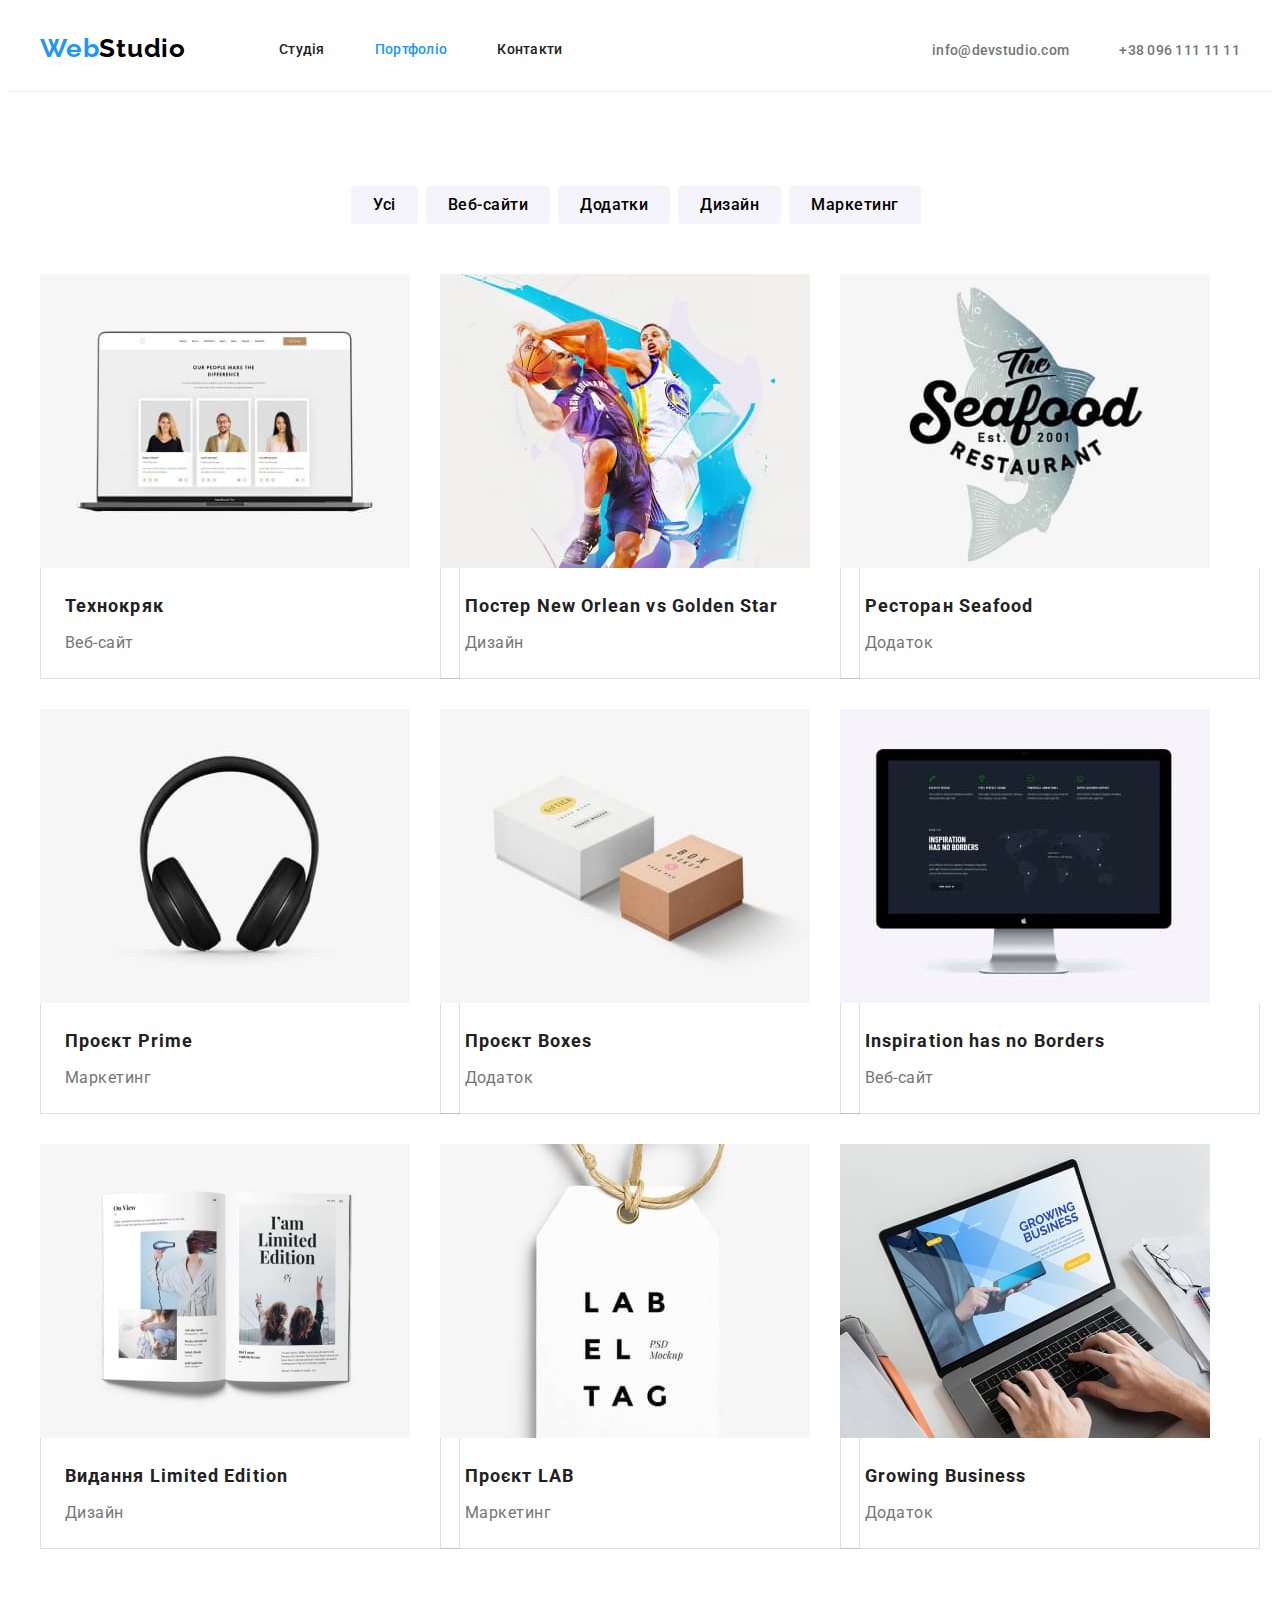
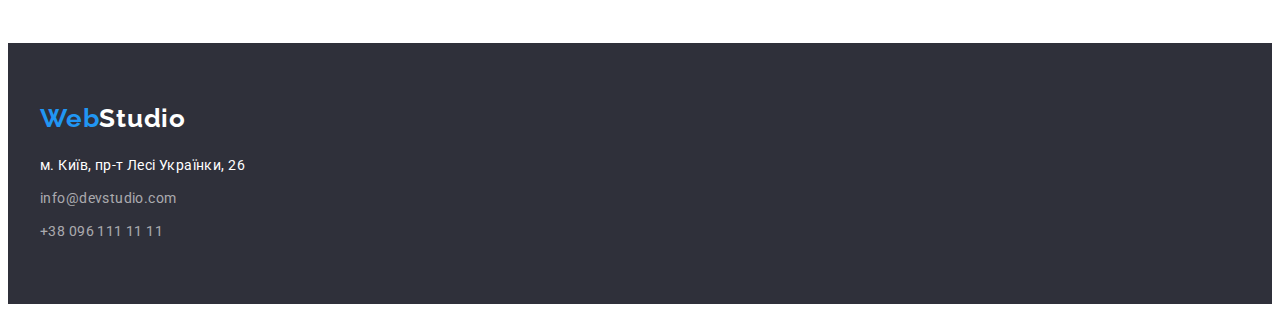
==== portfolio.html @ 30107915 "Initial commit" ====
<!DOCTYPE html>
<html lang="uk">
<head>
    <meta charset="UTF-8">
    <meta http-equiv="X-UA-Compatible" content="IE=edge">
    <meta name="viewport" content="width=device-width, initial-scale=1.0">
    <title>Портфоліо</title>
    <link rel="stylesheet" href="https://cdnjs.cloudflare.com/ajax/libs/modern-normalize/1.1.0/modern-normalize.min.css" integrity="sha512-wpPYUAdjBVSE4KJnH1VR1HeZfpl1ub8YT/NKx4PuQ5NmX2tKuGu6U/JRp5y+Y8XG2tV+wKQpNHVUX03MfMFn9Q==" crossorigin="anonymous" referrerpolicy="no-referrer" />
    <link rel="preconnect" href="https://fonts.gstatic.com" crossorigin>
    <link href="https://fonts.googleapis.com/css2?family=Raleway:wght@700&family=Roboto:wght@400;500;700;900&display=swap" rel="stylesheet">
    <link rel="stylesheet" href="./css/style.css">
</head>
<body>
    <header class="header ">
        <div class="header-container container">
    <nav class="nav-container">
    <a href="" lang="en" class="link logo"><span class="logo-part">Web</span>Studio</a>
    <ul class="list list-nav">
        <li class="list-nav-item"><a href="./index.html" class="link header-link">Студія</a></li>
        <li class="list-nav-item"><a href="./portfolio.html" class="link header-link current">Портфоліо</a></li>
        <li class="list-nav-item"><a href="" class="link header-link">Контакти</a></li>
    </ul>
    </nav>
    <ul class="list list-header">
        <li class="list-header-item"><a href="mailto:info@devstudio.com" class="link link-auth">info@devstudio.com</a></li>
        <li class="list-header-item"><a href="tel:+380961111111" class="link link-auth">+38 096 111 11 11</a></li>
    </ul>
    </div>
    </header>
        <main>
            <section class="section filter">
            <div class="container container-portfolio">
    <h1 class="vissualy-hidden">Портфоліо</h1>
    <ul class="list list-filter-btn">
        <li class="item-filter"><button class="button button-portfolio" type="button">Усі</button></li>
        <li class="item-filter"><button class="button button-portfolio" type="button">Веб-сайти</button></li>
        <li class="item-filter"><button class="button button-portfolio" type="button">Додатки</button></li>
        <li class="item-filter"><button class="button button-portfolio" type="button">Дизайн</button></li>
        <li class="item-filter"><button class="button button-portfolio" type="button">Маркетинг</button></li>
    </ul>
    <ul class="list list-filter">
        <li class="list-item-filter">
            <img class="filter-img" src="./image/portfolio/img1.jpg" alt="Веб-сайт" width="370" height="294">
           <div class="card-portfolio">
            <h3 class="filter-caption">Технокряк</h3>
            <p class="filter-text">Веб-сайт</p>
        </div>
        </li>
        <li class="list-item-filter">
            <img class="filter-img" src="./image/portfolio/img2.jpg" alt="Постер"  width="370" height="294">
            <div class="card-portfolio">
            <h3 class="filter-caption">Постер <span lang="en"> New Orlean vs Golden Star </span></h3>
            <p class="filter-text">Дизайн</p>
        </div>
        </li>
        <li class="list-item-filter">
            <img class="filter-img" src="./image/portfolio/img3.jpg" alt="Емблема"  width="370" height="294">
            <div class="card-portfolio">
            <h3 class="filter-caption">Ресторан <span lang="en">Seafood</span></h3>
            <p class="filter-text">Додаток</p>
        </div>
        </li>
        <li class="list-item-filter">
            <img class="filter-img" src="./image/portfolio/img4.jpg" alt="Навушники"  width="370" height="294">
           <div class="card-portfolio">
            <h3 class="filter-caption">Проєкт <span lang="en">Prime</span></h3>
            <p class="filter-text">Маркетинг</p>
        </div>
        </li>
        <li class="list-item-filter">
            <img class="filter-img" src="./image/portfolio/img5.jpg" alt="Книги" width="370" height="294">
           <div class="card-portfolio">
            <h3 class="filter-caption">Проєкт  <span lang="en">Boxes</span></h3>
            <p class="filter-text">Додаток</p>
        </div>
        </li>
        <li class="list-item-filter">
            <img class="filter-img" src="./image/portfolio/img6.jpg" alt="Монітор" width="370" height="294">
           <div class="card-portfolio">
            <h3 class="filter-caption" lang="en">Inspiration has no Borders</h3>
            <p class="filter-text">Веб-сайт</p>
        </div>
        </li>
        <li class="list-item-filter">
            <img class="filter-img" src="./image/portfolio/img7.jpg" alt="Книга" width="370" height="294">
           <div class="card-portfolio">
            <h3 class="filter-caption">Видання <span lang="en">Limited Edition</span></h3>
            <p class="filter-text">Дизайн</p>
       </div>
        </li>
        <li class="list-item-filter">
            <img class="filter-img" src="./image/portfolio/img8.jpg" alt="Фото" width="370" height="294">
           <div class="card-portfolio">
            <h3 class="filter-caption">Проєкт <span lang="en">LAB</span></h3>
            <p class="filter-text">Маркетинг</p>
        </div>
        </li>
        <li class="list-item-filter">
            <img class="filter-img" src="./image/portfolio/img9.jpg" alt="Ноутбук" width="370" height="294">
            <div class="card-portfolio">
            <h3 class="filter-caption" lang="en">Growing Business</h3>
            <p class="filter-text">Додаток</p>
        </div>
        </li>
    </ul>
</div>
</section>
</main>
<footer class="footer">
    <div class="container">
    <a href="./index.html" class="link footer-link" lang="en"> <span class="footer-logo">Web</span>Studio</a>
    <address>
        <ul class="list list-footer">
            <li class="list-footer-item"><a class="link footer-link-nav" href="https://goo.gl/maps/DCdvdgWx7HsUr94s7" rel="noopener noreferrer nofollow">м. Київ, пр-т Лесі Українки, 26</a></li>
            <li class="list-footer-item"><a class="link footer-contact" href="mailto:info@devstudio.com">info@devstudio.com</a></li>
            <li class="list-footer-item"><a class="link footer-contact" href="tel:+380961111111">+38 096 111 11 11</a></li>
        </ul>
    </address>
</div>
</footer>
</body>
</html>
---- css/style.css ----
:root {
    --text-color-light: #ffffff;
    --text-color-dark: #212121;
    --text-color-paragraf: #757575;
    --frame-color: #2F303A;
    --accent-color: #2196F3;
    }
    
    
    body {
    font-family: 'Roboto'; 
    color: var(--text-color-dark); 
    }
    
    
    /* reset start */
    h1,
    h2,
    h3,
    p {
    margin: 0;
    }
    
    
    .link {
    text-decoration: none;
    }
    
    
    .list {
    list-style: none;
    margin: 0;
    padding: 0;
    }
    
    
    img {
    display: block;
   max-width: 100%; 
    height: auto;
    }
    /* reset end */
    
    
    .section {
    padding-top: 94px;
    padding-bottom: 94px;
    }
    
    .container {
    width: 1200px;
    padding-right: 15px;
    padding-left: 15px;
    margin-left: auto;
    margin-right: auto;
    
   /* outline: 2px solid red;
    outline-offset: -2px;*/
    }
    
    button {
    display: inline-block;
    cursor: pointer;
    border: transparent;
    }
    
    
    /*---------HEADER--------*/
    .header {
        border-bottom: 1px solid #ECECEC;
    }
    .header-container{
    display: flex;
   
    }
    .nav-container{
    display: flex; 
    }
    .logo {
    margin-right: 93px;
    align-items: center;
    padding-top: 25px;
    padding-bottom: 25px;
    
    font-family: 'Raleway';
    font-weight: 700;
    font-size: 26px;
    line-height: 1.19;
    letter-spacing: 0.03em;
    color:#000000; 
    }
    .logo-part {
    color: var(--accent-color);
    }
    .list-nav{
        display: flex;
        align-items: center;
        
        }
    .list-nav-item:not(:first-child){
        margin-left: 50px;
        }
    .header-link {
        display: block;
        padding-top: 32px;
        padding-bottom: 32px;

    font-weight: 500;
    font-size: 14px;
    line-height: 1.14;
    letter-spacing: 0.02em;
    color: inherit;
    }
     .current{
        color: var(--accent-color);
     }
    .header-link:hover,
    .header-link:focus,
    .link-auth:hover,
    .link-auth:focus {
    color: var(--accent-color);
    }
    .list-header{
    display: flex;
    margin-left: auto;
    text-align: center;
    }
    
    .list-header-item:not(:first-child){
    margin-left: 50px;  
    }
    .list-header-item{
        display: block;   
        padding-top: 32px;
    padding-bottom: 32px;
    }
    
    .link-auth {
    font-weight: 500;
    font-size: 14px;
    line-height: 1.14px;
    letter-spacing: 0.02em;
    color: var(--text-color-paragraf);
    }
    
    /*------------HERO-----------*/
    .hero{
        padding-top: 200px;
        padding-bottom: 200px;
        background: var(--frame-color);   
    }
    .hero-side {
        text-align: center;
    }
    .hero-title {
    margin-bottom: 30px;
    width: 696px;
    margin-right: auto;
    margin-left: auto;
    
    font-weight: 900;
    font-size: 44px;
    line-height: 1.36;
    letter-spacing: 0.06em;
    text-transform: uppercase;
    color: var(--text-color-light); 
    }
    .hero-button {
    border-radius: 4px;
    padding: 10px 32px;
    min-width: 216px;
    
    font-family: inherit;
    font-weight: 700;
    font-size: 16px;
    line-height: 1.88;
    align-items: center;
    text-align: center;
    letter-spacing: 0.06em;
    color:var(--text-color-light);
    background:var(--accent-color);
    }
    .hero-button:hover,
    .hero-button:focus{
    box-shadow: 0px 4px 4px rgba(0, 0, 0, 0.15);
    }
    
    /*------FEATURE---------*/
    .feature {
        padding-bottom: 0;
    }
    .feature-container {
    display: flex;
    }
    .vissualy-hidden{
    position: absolute;
    white-space: nowrap;
    width: 1px;
    height: 1px;
    overflow: hidden;
    border: 0;
    padding: 0;
    clip: rect(0 0 0 0);
    clip-path: inset(50%);
    margin: -1px;
    }
    .list-feature{
    display: flex;
    }
    .list-item-feature{
    width: 270px;
    }
    .list-item-feature:not(:first-child){
    margin-left: 30px;
    }
    .item-title-feature {
    margin-bottom: 10px;

    font-size: 14px;
    line-height: 1.14;
    letter-spacing: 0.03em;
    text-transform: uppercase;
    }
    .item-text-feature {
    font-size: 14px;
    line-height: 1.71;
    letter-spacing: 0.03em;
    color: var(--text-color-paragraf);
    }
    
    
    /*-------WORK----------*/
    
    .section-title {
    font-size: 36px;
    line-height: 1.14;
    text-align: center;
    letter-spacing: 0.03em;
    }
    .title-work{
    margin-bottom: 50px;
    }
    .list-work{
    display: flex;
    gap:30px;
    }
    
    /*--------OUR TEAM--------*/
    .ourteam{
    background-color: #F5F4FA;
    }
    
    .title-ourteam{
    margin-bottom: 50px;
    }
    .list-ourteam{
    display: flex;
    flex-wrap: wrap;

    }
    .card-ourteam{
    padding-top: 30px; 
    padding-bottom: 30px; 
    
    }
    .list-item-ourteam{
        width: 270px;
        border: 1px solid rgba(0, 0, 0, 0.12);  
    border-top: none;
    }
    .list-item-ourteam:not(:first-child){
    margin-left: 30px;
    }
    .item-caption-ourteam {
    margin-bottom: 10px;
    
    font-weight: 500;
    font-size: 16px;
    line-height: 1.19;
    text-align: center;
    letter-spacing: 0.03em;
    }
    .item-text-ourteam{
    font-size: 16px;
    line-height: 1.19;
    text-align: center;
    letter-spacing: 0.03em;
    color: var(--text-color-paragraf); 
    }
    /*-----FOOTER---------*/
    .footer{
    background: var(--frame-color);
    padding-top: 60px;
    padding-bottom: 60px;
    }
    .footer-link {
    display: inline-block;
    margin-bottom: 20px;
    
    
    font-family: 'Raleway';
    font-weight: 700;
    font-size: 26px;
    line-height: 1.19;
    letter-spacing: 0.03em;
    color: var(--text-color-light);
    }
    .footer-logo {
    color: var(--accent-color);
    }
    .list-footer-item:not(:last-child){
    margin-bottom: 9px;
    }
    .footer-link-nav {
    font-style: normal;
    font-size: 14px;
    line-height: 1.71;
    letter-spacing: 0.03em;
    color:var(--text-color-light);
    }
    
    
    .footer-contact {
    font-style: normal;
    font-size: 14px;
    line-height: 1.71;
    letter-spacing: 0.03em;
    color: rgba(255, 255, 255, 0.6);
    }
    
    
    /*---------PORTFOLIO------------*/
   
    .list-filter-btn{
    display: flex;
   justify-content: center;
   margin-bottom: 50px;
    }
    .button-portfolio{
    padding:6px 22px;
   
    font-family: inherit;
    font-weight: 500;
    font-size: 16px;
    line-height: 1.62;
    text-align: center;
    letter-spacing: 0.03em;
    background: #F5F4FA;
    border-radius: 4px;
    
    }
    .item-filter{
    margin-right: 8px;
    }
    
    .button-portfolio:hover,
    .button-portfolio:focus{
    background: var(--accent-color);
    color: var(--text-color-light);
    }
    .list-filter{
    display: flex;
    flex-wrap: wrap;
    
    }
    .list-item-filter{
        width: 370px;
        margin-bottom: 30px;
        margin-right: 30px;
      
    }
    .list-item-filter:nth-last-child(-n+3){
        margin-bottom: 0px; 
    }
    .list-item-filter:nth-child(3n){
        margin-right: 0px;
        }
   .card-portfolio{
    width: 370px;
    padding: 20px 24px; 
    border: 1px solid rgba(0, 0, 0, 0.12);  
    border-top: none;
   }
    
    .filter-caption {
    margin-bottom: 4px;

    font-size: 18px;
    line-height: 2;
    letter-spacing: 0.06em;
    }
    .filter-text {
    font-size: 16px;
    line-height: 1.88;
    letter-spacing: 0.03em;
    color: var(--text-color-paragraf);
    }
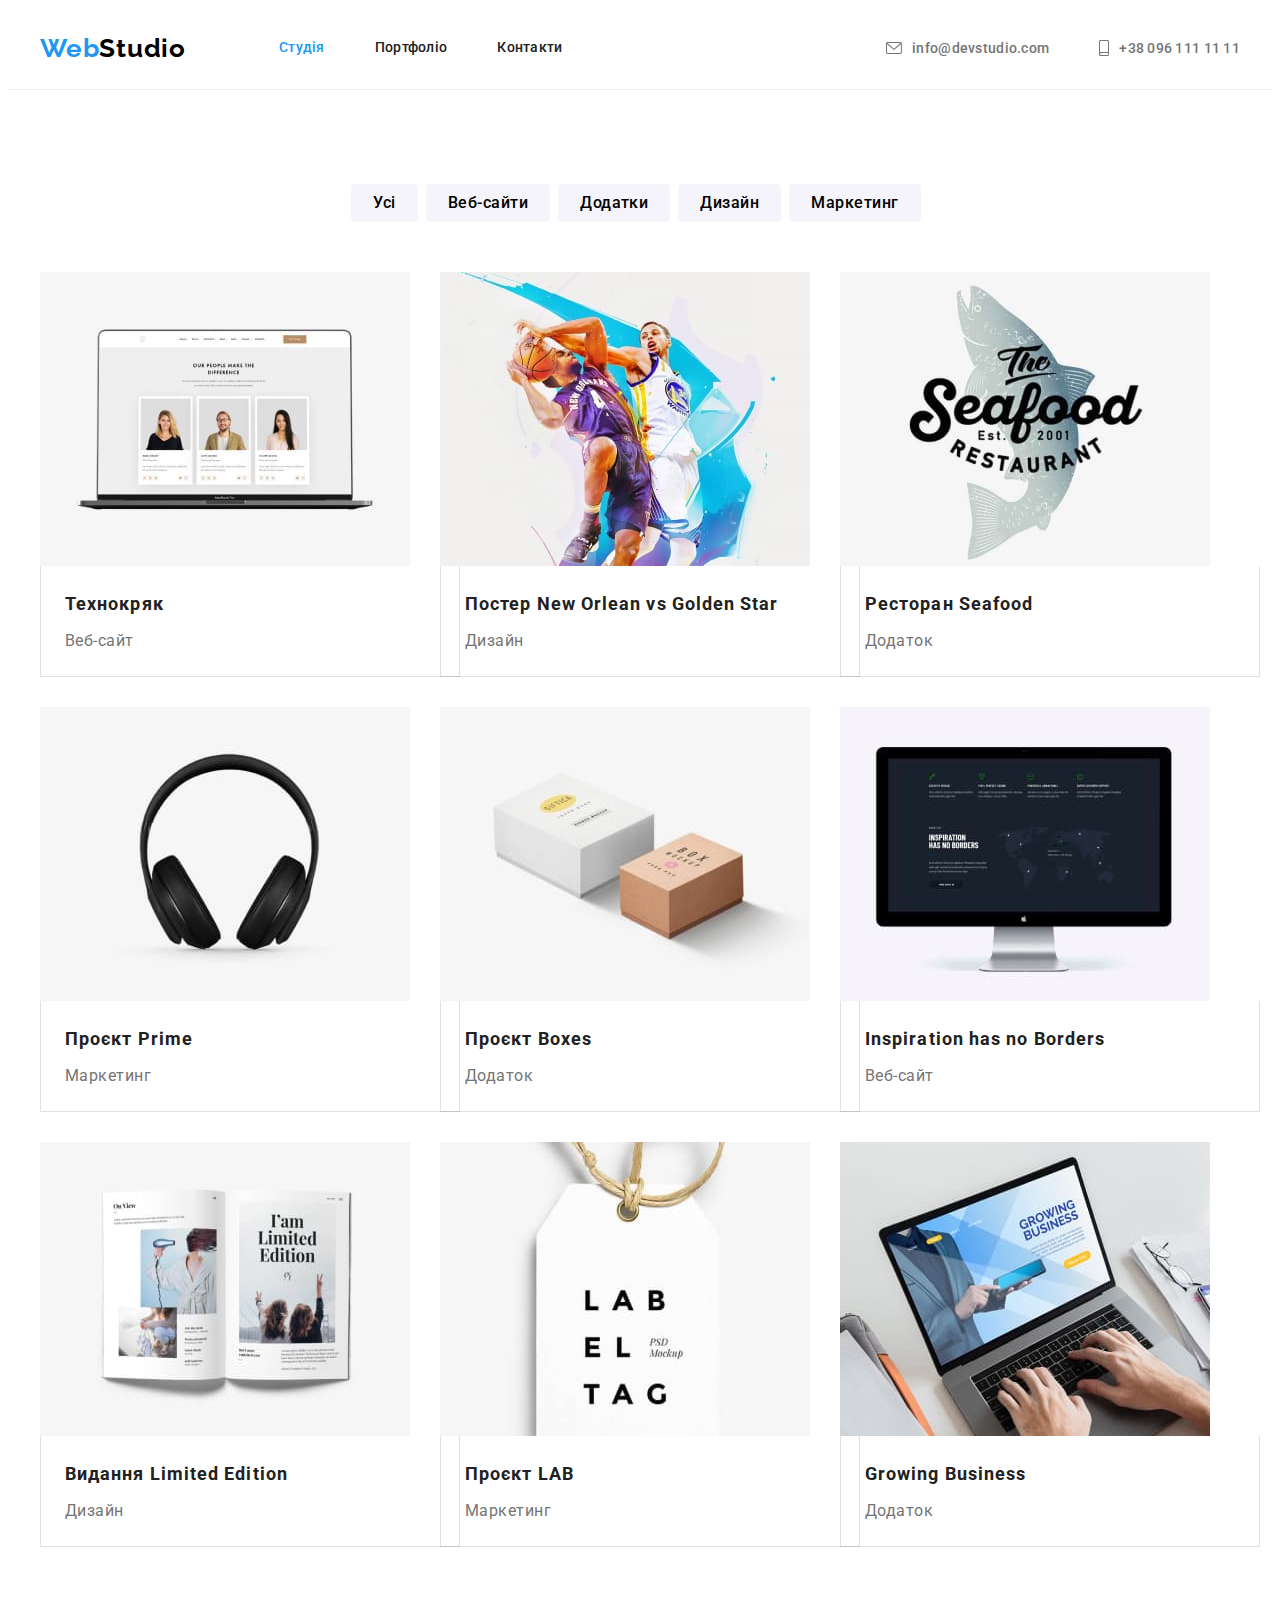
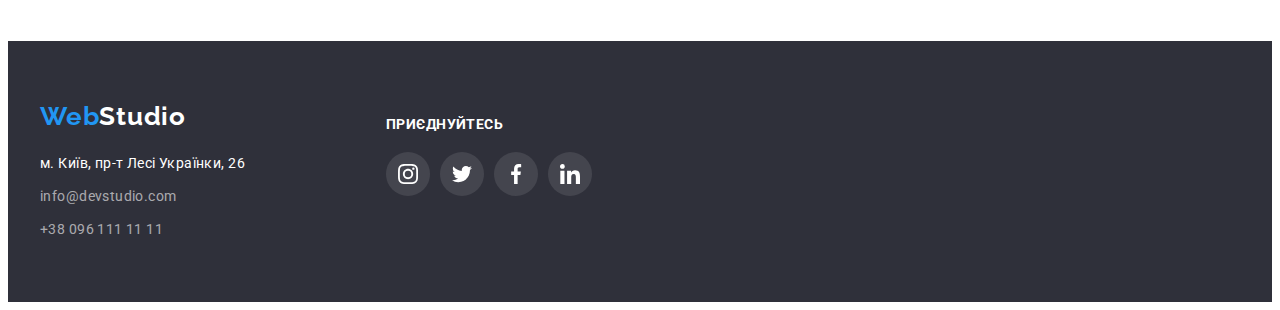
==== commit a372bf06: "изменение в ховер" ====
--- a/portfolio.html
+++ b/portfolio.html
@@ -11,22 +11,27 @@
     <link rel="stylesheet" href="./css/style.css">
 </head>
 <body>
-    <header class="header ">
-        <div class="header-container container">
-    <nav class="nav-container">
-    <a href="" lang="en" class="link logo"><span class="logo-part">Web</span>Studio</a>
-    <ul class="list list-nav">
-        <li class="list-nav-item"><a href="./index.html" class="link header-link">Студія</a></li>
-        <li class="list-nav-item"><a href="./portfolio.html" class="link header-link current">Портфоліо</a></li>
-        <li class="list-nav-item"><a href="" class="link header-link">Контакти</a></li>
-    </ul>
-    </nav>
-    <ul class="list list-header">
-        <li class="list-header-item"><a href="mailto:info@devstudio.com" class="link link-auth">info@devstudio.com</a></li>
-        <li class="list-header-item"><a href="tel:+380961111111" class="link link-auth">+38 096 111 11 11</a></li>
-    </ul>
-    </div>
-    </header>
+     <!--------HEADER-------->
+<header class="header ">
+    <div class="header-container container">
+<nav class="nav-container">
+<a href="" lang="en" class="link logo"><span class="logo-part">Web</span>Studio</a>
+<ul class="list list-nav">
+    <li class="list-nav-item"><a href="" class="link header-link current">Студія</a></li>
+    <li class="list-nav-item"><a href="./portfolio.html" class="link header-link ">Портфоліо</a></li>
+    <li class="list-nav-item"><a href="" class="link header-link ">Контакти</a></li>
+</ul>
+</nav>
+<ul class="list list-header">
+    <li class="list-header-item"><a href="mailto:info@devstudio.com" class="link link-auth">
+        <svg class="auth-icon" width="16" height="12" aria-label="іконка envelope"> <use href="./icons.svg#envelope"></use></svg>
+        info@devstudio.com</a></li>
+    <li class="list-header-item"><a href="tel:+380961111111" class="link link-auth">
+        <svg class="telefon-icon" width="10" height="16" aria-label="іконка smartfon"> <use href="./icons.svg#smartphone"></use></svg>
+        +38 096 111 11 11</a></li>
+</ul>
+</div>
+</header>
         <main>
             <section class="section filter">
             <div class="container container-portfolio">
@@ -106,8 +111,10 @@
 </div>
 </section>
 </main>
+<!----------FOOTER------->
 <footer class="footer">
-    <div class="container">
+    <div class="container footer-container">
+        <div class="adress-container">
     <a href="./index.html" class="link footer-link" lang="en"> <span class="footer-logo">Web</span>Studio</a>
     <address>
         <ul class="list list-footer">
@@ -117,6 +124,32 @@
         </ul>
     </address>
 </div>
+    <div class="join">
+        <h3 class="caption-join">Приєднуйтесь</h3>
+        <ul class="list list-join">
+                <li class="list-item-join">
+                    <a class="link link-join" href="" target="_blank"  rel="noopener noreferrer nofollow" aria-label="іконка instagram" >
+                        <svg class="icon-join" width="20" height="20" aria-label="іконка instagram"> <use href="./icons.svg#instagram"></use></svg>
+                    </a>
+                </li>
+                <li class="list-item-join">
+                    <a class="link link-join" href="" target="_blank"  rel="noopener noreferrer nofollow" aria-label="іконка twiter" >
+                        <svg class="icon-join" width="20" height="20" aria-label="іконка twiter"> <use href="./icons.svg#twiter"></use></svg>
+                    </a>
+                </li>
+                <li class="list-item-join">
+                    <a class="link link-join" href="" target="_blank"  rel="noopener noreferrer nofollow" aria-label="іконка facebook" >
+                        <svg class="icon-join" width="20" height="20" aria-label="іконка facebook"> <use href="./icons.svg#facebook"></use></svg>
+                    </a>
+                </li>
+                <li class="list-item-join">
+                    <a class="link link-join" href="" target="_blank"  rel="noopener noreferrer nofollow" aria-label="іконка linkedin" >
+                        <svg class="icon-join" width="20" height="20" aria-label="іконка linkedin"> <use href="./icons.svg#linkedin"></use></svg>
+                    </a>
+                </li>            
+         </ul>
+    </div>
+</div>
 </footer>
 </body>
 </html>--- a/css/style.css
+++ b/css/style.css
@@ -123,31 +123,50 @@
     .list-header{
     display: flex;
     margin-left: auto;
-    text-align: center;
+   align-items: center;
+
     }
     
     .list-header-item:not(:first-child){
-    margin-left: 50px;  
+        margin-left: 50px;  
     }
     .list-header-item{
-        display: block;   
-        padding-top: 32px;
+        display: block; 
+        align-items: center; 
+    }
+    
+    .link-auth {
+    display: flex;   
+    padding-top: 32px;
     padding-bottom: 32px;
-    }
-    
-    .link-auth {
+    align-items: center;
+    gap: 10px; 
+
     font-weight: 500;
     font-size: 14px;
     line-height: 1.14px;
     letter-spacing: 0.02em;
     color: var(--text-color-paragraf);
     }
+    .auth-icon{
+        fill:currentColor;
+    }
+    .telefon-icon{
+        fill:currentColor;
+    }
     
     /*------------HERO-----------*/
     .hero{
+        height: 600px;
+        max-width: 1600px;
+        margin: 0 auto;
         padding-top: 200px;
         padding-bottom: 200px;
-        background: var(--frame-color);   
+        background-image: linear-gradient(to right, rgba(47, 48, 58, 0.4), rgba(47, 48, 58, 0.4)), url(../image/background/img.jpg);
+        background-position: center;
+        background-repeat: no-repeat;
+        background-size: cover;
+        background-color: var(--frame-color);   
     }
     .hero-side {
         text-align: center;
@@ -213,6 +232,17 @@
     .list-item-feature:not(:first-child){
     margin-left: 30px;
     }
+.feauture-icon{
+    display: flex;
+    width: 270px;
+    padding-top: 25px;
+    padding-bottom: 25px;
+background-color: #F5F4FA;
+margin-bottom: 30px;
+align-items: center;
+justify-content: center;
+}
+
     .item-title-feature {
     margin-bottom: 10px;
 
@@ -261,7 +291,8 @@
     .card-ourteam{
     padding-top: 30px; 
     padding-bottom: 30px; 
-    
+    align-items: center;
+        justify-content: center;
     }
     .list-item-ourteam{
         width: 270px;
@@ -281,22 +312,89 @@
     letter-spacing: 0.03em;
     }
     .item-text-ourteam{
+        margin-bottom:16px;
+
     font-size: 16px;
     line-height: 1.19;
     text-align: center;
     letter-spacing: 0.03em;
     color: var(--text-color-paragraf); 
     }
+    .list-link{
+        width: 206px;
+        display: flex;
+        gap: 10px;
+        align-items: center;
+        justify-content: center;
+        margin: auto;
+    }
+    .link-link{
+        display: flex;
+        padding: 12px;  
+        background-color: #ffffff;
+        border-radius: 50%;
+        align-items: center;
+        justify-content: center;
+        color:#AFB1B8 ; 
+    }
+    .link-link:hover,
+    .link-link:focus{
+        background-color: var(--accent-color);
+        color: #FFFFFF;
+    }
+
+    .icon-team{
+        fill:currentColor;
+    }
+    /* -------CLIENT------ */
+.title-client{
+    margin-bottom: 50px;
+}
+
+.list-client{
+    display: flex;
+    gap: 30px;
+    align-items: center;
+    justify-content: center;
+}
+.list-item-client{
+    display:inline-flex;
+    width: 170px;
+   
+}
+.link-client{
+    display: flex;
+    width: 170px;
+    padding: 16px 32px;  
+    border: 1px solid #AFB1B8;
+    border-radius: 4px;
+    align-items: center;
+    justify-content: center; 
+    color: #AFB1B8;
+}
+.icon-client{
+    fill:currentColor;
+}
+.link-client:hover,
+.link-client:focus{
+    border: 1px solid #2196F3;
+color:#2196F3;
+}
     /*-----FOOTER---------*/
     .footer{
     background: var(--frame-color);
     padding-top: 60px;
     padding-bottom: 60px;
     }
+    .footer-container{
+        display: flex;
+    }
+    .adress-container{
+        width: 271px;
+    }
     .footer-link {
     display: inline-block;
     margin-bottom: 20px;
-    
     
     font-family: 'Raleway';
     font-weight: 700;
@@ -319,7 +417,6 @@
     color:var(--text-color-light);
     }
     
-    
     .footer-contact {
     font-style: normal;
     font-size: 14px;
@@ -327,7 +424,42 @@
     letter-spacing: 0.03em;
     color: rgba(255, 255, 255, 0.6);
     }
-    
+    .join{
+        width: 206px;
+        margin-left: 75px;
+        margin-top: 15px;
+    }
+    .caption-join{
+        margin-bottom: 20px;
+        
+    font-weight: 700;
+    font-size: 14px;
+    line-height: 16px;
+    letter-spacing: 0.03em;
+    text-transform: uppercase;
+    color: #FFFFFF;
+    }
+    .list-join{
+        display: flex;
+        gap: 10px;
+        align-items: center;    
+    }
+    .link-join{
+        display: flex; 
+        padding: 12px;
+        background: rgba(255, 255, 255, 0.1);
+        border-radius: 50%;
+        align-items: center;
+        justify-content: center; 
+        color:#FFFFFF;
+    }
+    .link-join:hover,
+    .link-join:focus{
+        background-color: var(--accent-color);
+    }
+    .icon-join{
+        fill:currentColor;
+    }
     
     /*---------PORTFOLIO------------*/
    
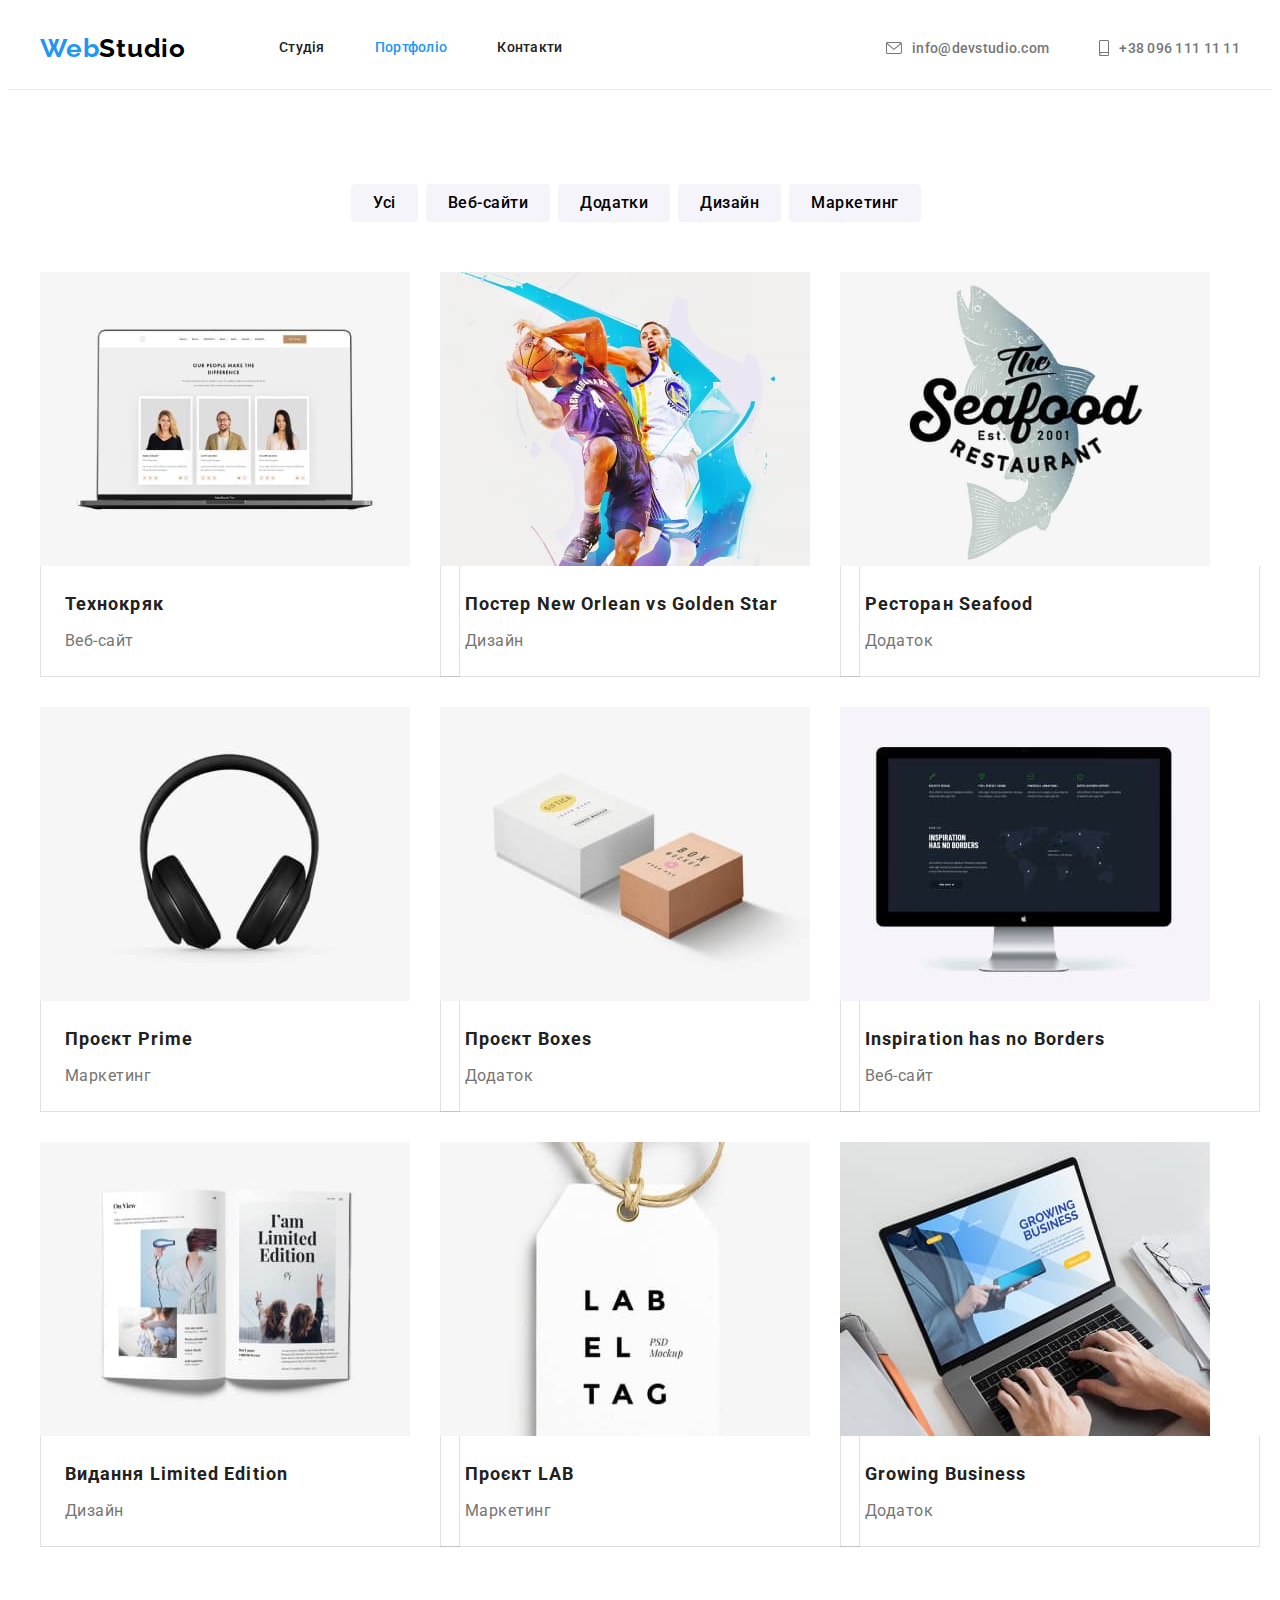
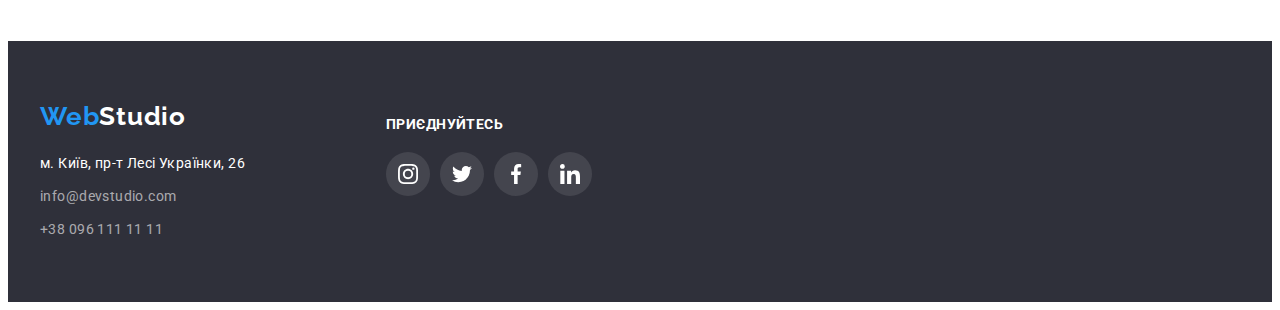
==== commit 330d678f: "Update portfolio.html" ====
--- a/portfolio.html
+++ b/portfolio.html
@@ -17,8 +17,8 @@
 <nav class="nav-container">
 <a href="" lang="en" class="link logo"><span class="logo-part">Web</span>Studio</a>
 <ul class="list list-nav">
-    <li class="list-nav-item"><a href="" class="link header-link current">Студія</a></li>
-    <li class="list-nav-item"><a href="./portfolio.html" class="link header-link ">Портфоліо</a></li>
+    <li class="list-nav-item"><a href="" class="link header-link">Студія</a></li>
+    <li class="list-nav-item"><a href="./portfolio.html" class="link header-link current">Портфоліо</a></li>
     <li class="list-nav-item"><a href="" class="link header-link ">Контакти</a></li>
 </ul>
 </nav>
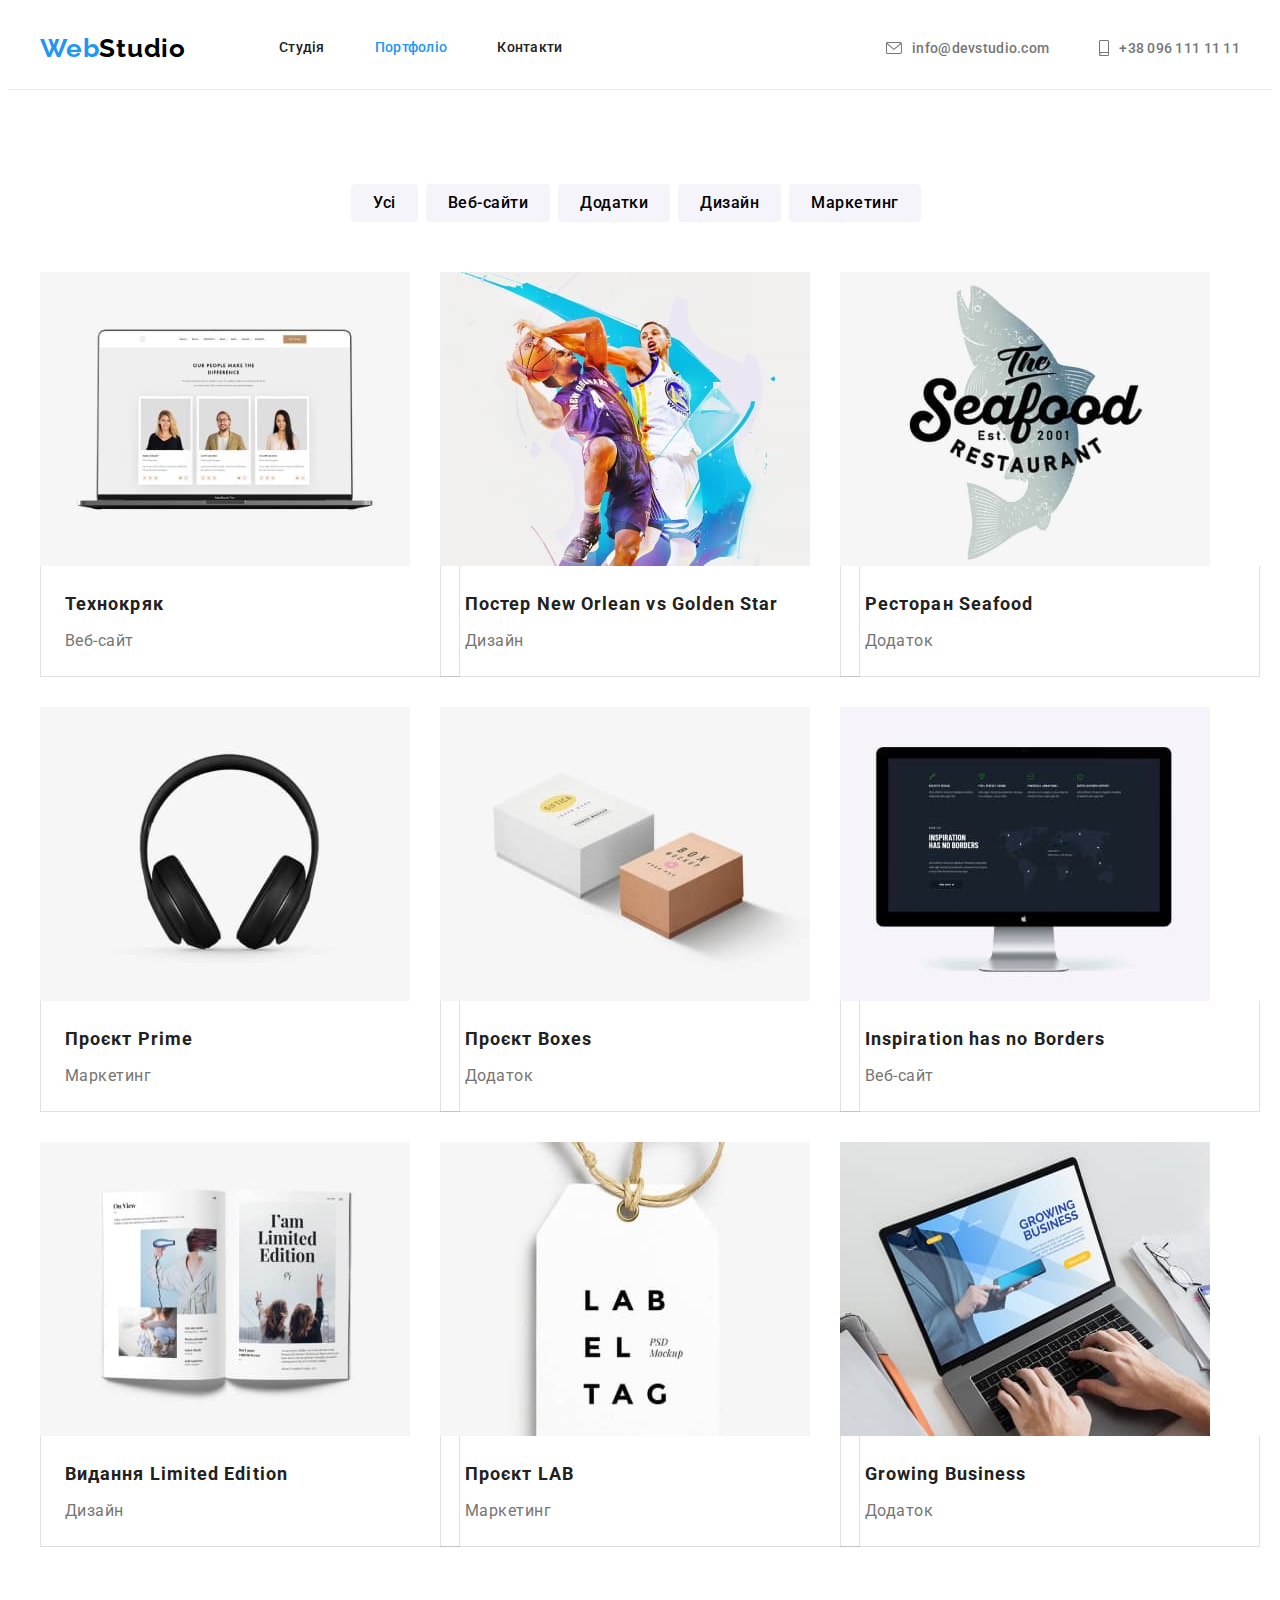
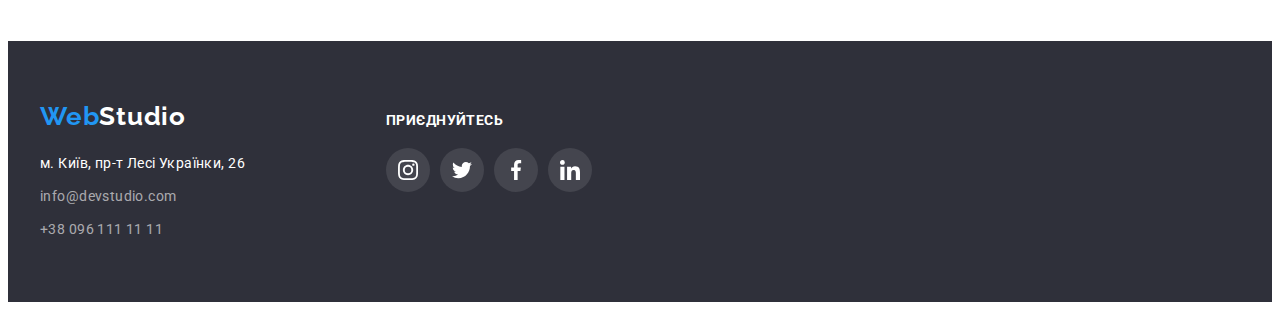
==== commit 933b35e5: "Виправлення" ====
--- a/portfolio.html
+++ b/portfolio.html
@@ -17,7 +17,7 @@
 <nav class="nav-container">
 <a href="" lang="en" class="link logo"><span class="logo-part">Web</span>Studio</a>
 <ul class="list list-nav">
-    <li class="list-nav-item"><a href="" class="link header-link">Студія</a></li>
+    <li class="list-nav-item"><a href="./index.html" class="link header-link">Студія</a></li>
     <li class="list-nav-item"><a href="./portfolio.html" class="link header-link current">Портфоліо</a></li>
     <li class="list-nav-item"><a href="" class="link header-link ">Контакти</a></li>
 </ul>
@@ -125,7 +125,7 @@
     </address>
 </div>
     <div class="join">
-        <h3 class="caption-join">Приєднуйтесь</h3>
+        <p class="text-join">Приєднуйтесь</p>
         <ul class="list list-join">
                 <li class="list-item-join">
                     <a class="link link-join" href="" target="_blank"  rel="noopener noreferrer nofollow" aria-label="іконка instagram" >
--- a/css/style.css
+++ b/css/style.css
@@ -235,8 +235,7 @@
 .feauture-icon{
     display: flex;
     width: 270px;
-    padding-top: 25px;
-    padding-bottom: 25px;
+    height: 120px;
 background-color: #F5F4FA;
 margin-bottom: 30px;
 align-items: center;
@@ -286,13 +285,16 @@
     .list-ourteam{
     display: flex;
     flex-wrap: wrap;
-
-    }
+    }
+    .list-item-ourteam{
+   box-shadow: 0px 4px 4px rgba(0, 0, 0, 0.25);
+}
     .card-ourteam{
     padding-top: 30px; 
     padding-bottom: 30px; 
     align-items: center;
         justify-content: center;
+        background-color: #FFFFFF;
     }
     .list-item-ourteam{
         width: 270px;
@@ -330,8 +332,10 @@
     }
     .link-link{
         display: flex;
-        padding: 12px;  
-        background-color: #ffffff;
+        width: 44px;
+        height: 44px;
+        
+        /* background-color: #ffffff; */
         border-radius: 50%;
         align-items: center;
         justify-content: center;
@@ -365,7 +369,8 @@
 .link-client{
     display: flex;
     width: 170px;
-    padding: 16px 32px;  
+    height: 92px;
+    /* padding: 16px 32px;   */
     border: 1px solid #AFB1B8;
     border-radius: 4px;
     align-items: center;
@@ -388,6 +393,7 @@
     }
     .footer-container{
         display: flex;
+        align-items: baseline;
     }
     .adress-container{
         width: 271px;
@@ -427,9 +433,8 @@
     .join{
         width: 206px;
         margin-left: 75px;
-        margin-top: 15px;
-    }
-    .caption-join{
+    }
+    .text-join{
         margin-bottom: 20px;
         
     font-weight: 700;
@@ -479,8 +484,11 @@
     letter-spacing: 0.03em;
     background: #F5F4FA;
     border-radius: 4px;
-    
-    }
+    }
+    /* .item-filter:hover,
+    .item-filter:focus{
+        box-shadow: 0px 3px 1px rgba(0, 0, 0, 0.1), 0px 1px 2px rgba(0, 0, 0, 0.08), 0px 2px 2px rgba(0, 0, 0, 0.12);
+    } */
     .item-filter{
     margin-right: 8px;
     }
@@ -489,6 +497,7 @@
     .button-portfolio:focus{
     background: var(--accent-color);
     color: var(--text-color-light);
+    box-shadow: 0px 3px 1px rgba(0, 0, 0, 0.1), 0px 1px 2px rgba(0, 0, 0, 0.08), 0px 2px 2px rgba(0, 0, 0, 0.12);
     }
     .list-filter{
     display: flex;
@@ -507,6 +516,10 @@
     .list-item-filter:nth-child(3n){
         margin-right: 0px;
         }
+        .list-item-filter:hover,
+        .list-item-filter:focus{
+            box-shadow: 0px 4px 4px rgba(0, 0, 0, 0.25);
+            }
    .card-portfolio{
     width: 370px;
     padding: 20px 24px; 
